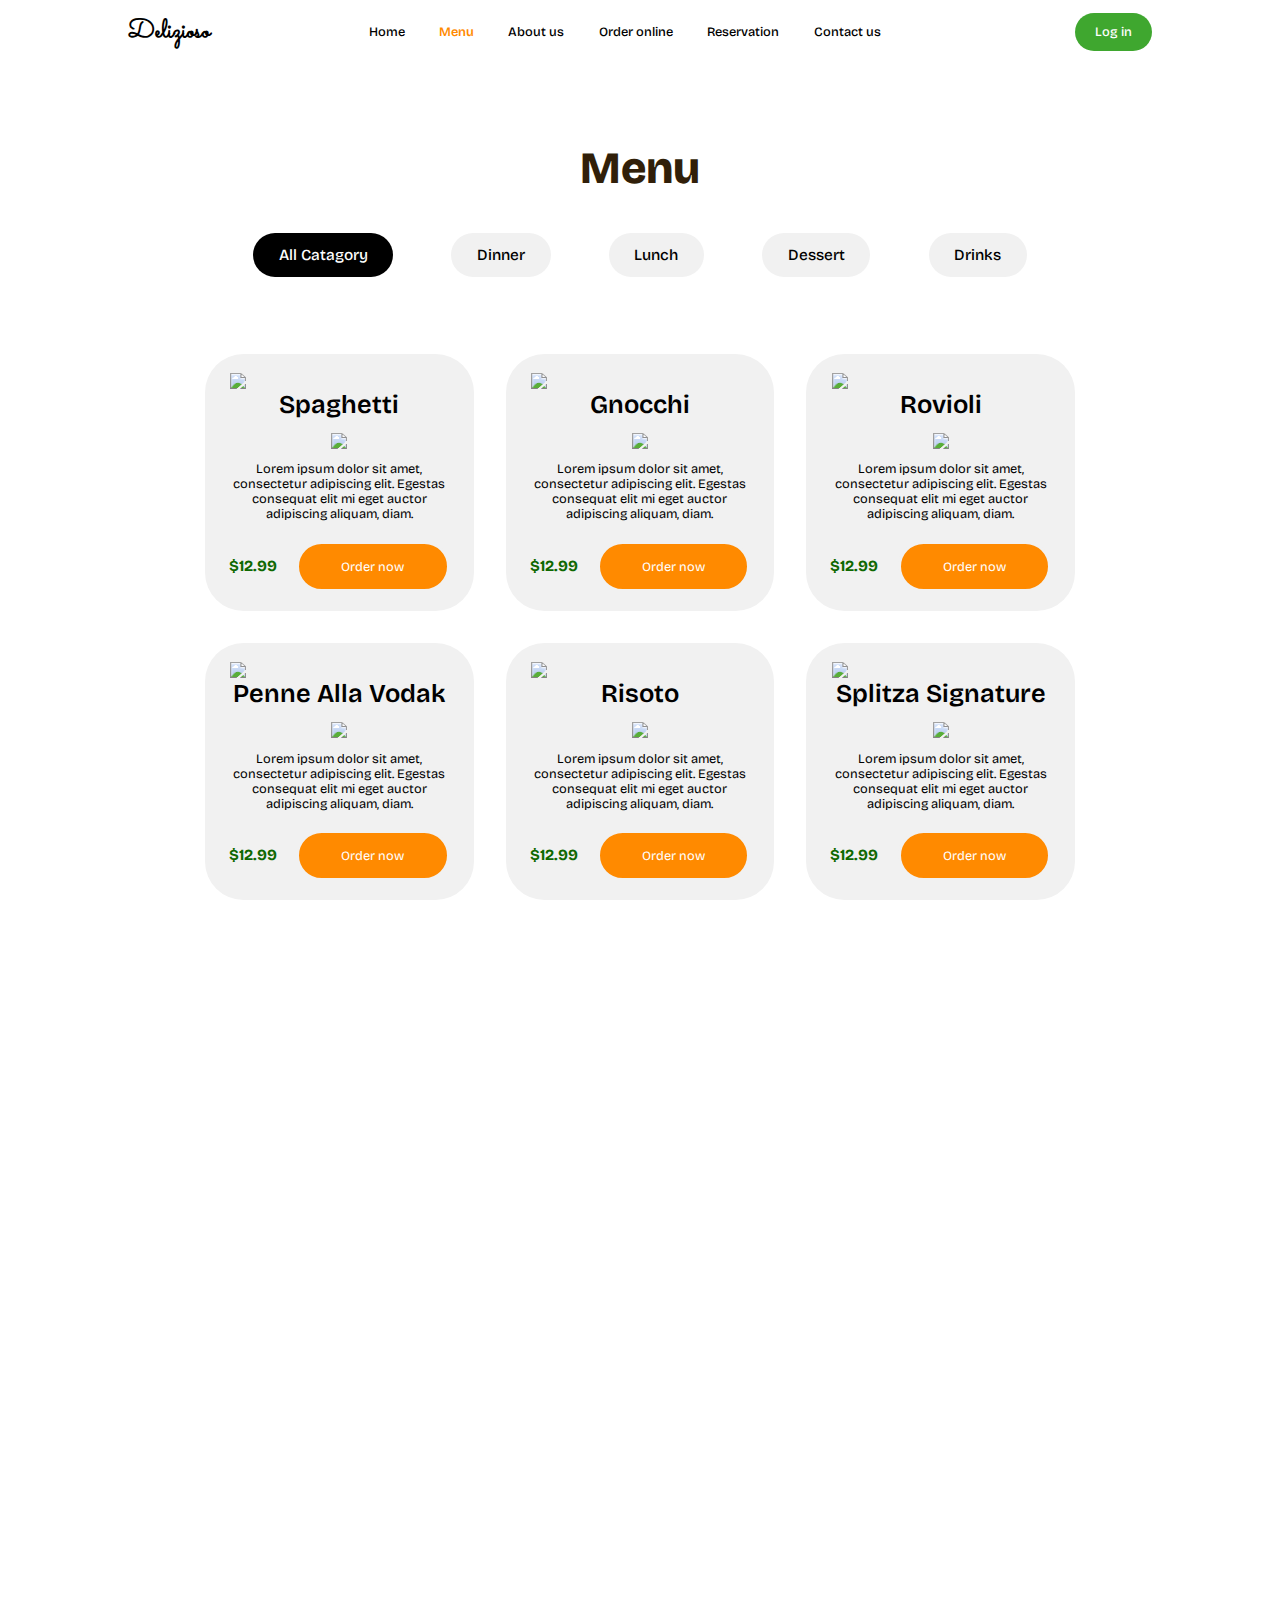
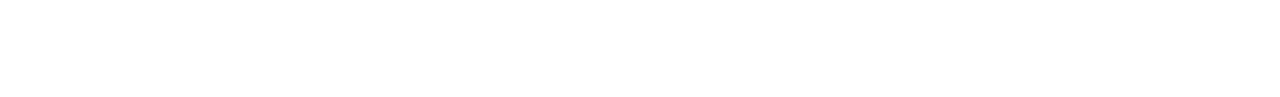
==== Assets/menu.html @ ea7f608b "0.1" ====
<!DOCTYPE html>
<html lang="en">
  <head>
    <meta charset="UTF-8" />
    <meta name="viewport" content="width=device-width, initial-scale=1.0" />
    <link
      rel="stylesheet"
      href="https://cdnjs.cloudflare.com/ajax/libs/font-awesome/6.5.1/css/all.min.css"
      integrity="sha512-DTOQO9RWCH3ppGqcWaEA1BIZOC6xxalwEsw9c2QQeAIftl+Vegovlnee1c9QX4TctnWMn13TZye+giMm8e2LwA=="
      crossorigin="anonymous"
      referrerpolicy="no-referrer"
    />
    <link
      rel="shortcut icon"
      href="./Images/Background/kisspng-italian-cuisine-pizza-naporitan-spaghetti-alla-put-top-view-spaghetti-bolognese-5add123c2c5952 1.png"
      type="image/x-icon"
    />
    <link rel="stylesheet" href="./style.css" />
    <link rel="stylesheet" href="./menu.css" />
    <link rel="stylesheet" href="./responsive.css" />
    <title>Delizioso</title>
  </head>

  <body>
    <div class="container">
        <div class="hamMenu">
            <input id="toggle" type="checkbox"></input>
            <label for="toggle" class="hamburger">
                <i class="fa-solid fa-bars icon icon0" style="color: #311f09"></i>
            </label>
            <div class="nav">
              <div class="nav-wrapper">
                <nav>
                  <a class="menu" href="#">Home</a><br>
                  <a class="menu" href="#">About</a><br>
                  <a class="menu" href="#">Order online</a><br>
                  <a class="menu" href="#">Reservation</a><br>
                  <a class="menu" href="#">Contact us</a><br>
                  <a class="loginMenu">Log in</a>
                </nav>
              </div>
            </div>
        </div>

      <div class="row">
        <div class="header">
          <a class="logo">Delizioso</a>
          <div class="group1">
            <a href="./index.html" class="section">Home</a>
            <a class="section" style="color: #FF8A00; font-weight: 600;">Menu</a>
            <a class="section">About us</a>
            <a class="section">Order online</a>
            <a class="section">Reservation</a>
            <a class="section">Contact us</a>
          </div>
          <div class="group2">
            <i
              class="fa-solid fa-cart-shopping fa-bounce icon"
              style="color: #311f09; z-index: 0;"
            ></i>
            <a class="login">Log in</a>
            <!-- <i class="fa-solid fa-bars icon icon0" style="color: #c00909"></i> -->
          </div>
        </div>
      </div>


      <div class="divMenu">
        <h1 class="title2">Menu</h1>
        <div class="tagSection">
          <a class="menuButton hover" href="">All Catagory</a>
          <a class="menuButton" href="">Dinner</a>
          <a class="menuButton" href="">Lunch</a>
          <a class="menuButton" href="">Dessert</a>
          <a class="menuButton" href="">Drinks</a>
        </div>

        <div class="divProduct">
          <div class="divMenuProduct">
            <img class="img2" src="./Images/Menu/Mask Group.png" />
            <p class="title3">Spaghetti</p>
            <img class="icon1" src="./Icons/Stars.svg" />
            <p class="text2">
              Lorem ipsum dolor sit amet, consectetur adipiscing elit. Egestas
              consequat elit mi eget auctor adipiscing aliquam, diam.
            </p>
            <div class="divOrder">
              <p class="text3">$12.99</p>
              <button class="button resButton" type="button">Order now</button>
            </div>
          </div>
          <div class="divMenuProduct">
            <img class="img2" src="./Images/Menu/Mask Group-1.png" />
            <p class="title3">Gnocchi</p>
            <img class="icon1" src="./Icons/Stars.svg" />
            <p class="text2">
              Lorem ipsum dolor sit amet, consectetur adipiscing elit. Egestas
              consequat elit mi eget auctor adipiscing aliquam, diam.
            </p>
            <div class="divOrder">
              <p class="text3">$12.99</p>
              <button class="button resButton" type="button">Order now</button>
            </div>
          </div>
          <div class="divMenuProduct">
            <img class="img2" src="./Images/Menu/Mask Group-2.png" />
            <p class="title3">Rovioli</p>
            <img class="icon1" src="./Icons/Stars.svg" />
            <p class="text2">
              Lorem ipsum dolor sit amet, consectetur adipiscing elit. Egestas
              consequat elit mi eget auctor adipiscing aliquam, diam.
            </p>
            <div class="divOrder">
              <p class="text3">$12.99</p>
              <button class="button resButton" type="button">Order now</button>
            </div>
          </div>
          <div class="divMenuProduct">
            <img class="img2" src="./Images/Menu/Mask Group-3.png" />
            <p class="title3">Penne Alla Vodak</p>
            <img class="icon1" src="./Icons/Stars.svg" />
            <p class="text2">
              Lorem ipsum dolor sit amet, consectetur adipiscing elit. Egestas
              consequat elit mi eget auctor adipiscing aliquam, diam.
            </p>
            <div class="divOrder">
              <p class="text3">$12.99</p>
              <button class="button resButton" type="button">Order now</button>
            </div>
          </div>
          <div class="divMenuProduct">
            <img class="img2" src="./Images/Menu/Mask Group-4.png" />
            <p class="title3">Risoto</p>
            <img class="icon1" src="./Icons/Stars.svg" />
            <p class="text2">
              Lorem ipsum dolor sit amet, consectetur adipiscing elit. Egestas
              consequat elit mi eget auctor adipiscing aliquam, diam.
            </p>
            <div class="divOrder">
              <p class="text3">$12.99</p>
              <button class="button resButton" type="button">Order now</button>
            </div>
          </div>
          <div class="divMenuProduct">
            <img class="img2" src="./Images/Menu/Mask Group-5.png" />
            <p class="title3">Splitza Signature</p>
            <img class="icon1" src="./Icons/Stars.svg" />
            <p class="text2">
              Lorem ipsum dolor sit amet, consectetur adipiscing elit. Egestas
              consequat elit mi eget auctor adipiscing aliquam, diam.
            </p>
            <div class="divOrder">
              <p class="text3">$12.99</p>
              <button class="button resButton" type="button">Order now</button>
            </div>
          </div>
        </div>
      </div>

     

      <!--  -->
      <div class="divFooter">
        <div class="footerSection">
          <a class="logo footer1">Delizioso</a>
          <p class="text10">
            Viverra gravida morbi egestas facilisis tortor netus non duis
            tempor.
          </p>
          <div class="divSocial">
            <i
              class="fa-brands fa-square-x-twitter icon2"
              style="color: #ffffff"
            ></i>
            <i
              class="fa-brands fa-square-instagram icon2"
              style="color: #ffffff"
            ></i>
            <i
              class="fa-brands fa-square-facebook icon2"
              style="color: #ffffff"
            ></i>
          </div>
        </div>
        <div class="footerSection">
          <p class="section section1 section2">Page</p>
          <a class="section section1">Home</a>
          <a class="section section1">Menu</a>
          <a class="section section1">Order online</a>
          <a class="section section1">Catering</a>
          <a class="section section1">Reservation</a>
        </div>
        <div class="footerSection">
          <p class="section section1 section2">Information</p>
          <a class="section section1">About us</a>
          <a class="section section1">Testimonial</a>
          <a class="section section1">Event</a>
        </div>
        <div class="footerSection">
          <p class="section section1 section2">Get in touch</p>
          <a class="section section1"
            >3247 Johnson Ave, Bronx, NY 10463, Amerika Serikat</a
          >
          <a class="section section1">info@delizioso.com</a>
          <a class="section section1">+1 234 567 901</a>
        </div>
      </div>
      <img class="footer2" src="./Images/Background/Group 34.svg" />
    </div>
  </body>
</html>
---- Assets/style.css ----
@import url('https://fonts.googleapis.com/css2?family=Bricolage+Grotesque:opsz,wght@12..96,200..800&display=swap');
@import url('https://fonts.googleapis.com/css2?family=Sacramento&display=swap');

* {
    margin: 0;
    padding: 0;
    box-sizing: border-box;
    font-family: "Bricolage Grotesque", sans-serif;
}

body,
html {
    width: 100%;
    height: 100%;
    overflow-x: hidden;
}

::-webkit-scrollbar {
    width: 0.5vw;
}

::-webkit-scrollbar-track {
    background: #ffffff;
}

::-webkit-scrollbar-thumb {
    background-color: #3FA72F;
}

.container {
    height: fit-content;
    width: 100%;
}

.row {
    height: fit-content;
    padding: 1vw 10vw;
}

.logo {
    font-size: 2vw;
    font-weight: 600;
    font-family: "Sacramento", cursive;
    cursor: pointer;
}

.header {
    display: flex;
    align-items: center;
    justify-content: space-between;
}

.group1 {
    display: flex;
    align-items: center;
    justify-content: space-between;
    width: 50%;
}

.group2 {
    display: flex;
    align-items: center;
    justify-content: space-between;
    width: 11%;
}

.login {
    display: flex;
    align-items: center;
    justify-content: center;
    background-color: #3FA72F;
    color: white;
    font-weight: 500;
    height: 3vw;
    width: 6vw;
    cursor: pointer;
    transition: all 0.5s;
    font-size: 1vw;
    border-radius: 100px;
}

.section {
    color: #000000;
    text-decoration: none;
}

.icon {
    font-size: 1.3vw;
    cursor: pointer;
}

.section {
    font-size: 16px;
    font-weight: 500;
    cursor: pointer;
    font-size: 1vw;
}

.section:hover {
    color: #FF8A00;
    font-weight: 600;
}


.login:hover {
    background-color: #000000;
}

.background {
    display: flex;
    height: fit-content;
    margin-top: 4vw;
}


.divSection1 {
    width: 45%;
}

.divSection2 {
    width: 55%;
    display: flex;
    align-items: flex-end;
    height: 41vw;
}

.divSection2 img {
    width: 100%;
}

.tag {
    background-color: #ffe8cc;
    width: 8vw;
    height: 3vw;
    display: flex;
    justify-content: center;
    align-items: center;
    border-radius: 100px;
    color: #FF8A00;
    font-size: 1vw;
}

.title {
    margin-top: 1vw;
    font-size: 5vw;
    line-height: 5vw;
    width: 17vw;
    margin-bottom: 1vw;
    color: #311F09;
}

.text {
    font-size: 1.2vw;
    width: 30vw;
    margin-bottom: 2vw;
    color: #311F09;
}

.img {
    right: 0;
    top: 0;
    width: 42vw !important;
}

.button,
.button1 {
    height: 4vw;
    width: 12vw;
    border: none;
    border-radius: 100px;
    color: white;
    font-weight: 400;
    font-size: 1vw
}

.button {
    background-color: #FF8A00;
}

.button1 {
    background-color: #3FA72F;
}

.button:hover,
.button1:hover {
    background-color: #000000;
    transition: all 0.5s;
}

.div-button {
    display: flex;
    gap: 1.5vw;
}

.rowWelcome {
    background-color: #ecfaf1;
    width: 100%;
    height: 36vw;
}

.img1 {
    width: 35vw;
}

.divWelcome {
    display: flex;
    gap: 5vw;
}

.title1 {
    font-size: 3vw;
    color: #311F09;
    width: 25vw;
}

.text1 {
    color: #311F09;
    font-size: 1.2vw;
    width: 25vw;
}

.divWelcomeText {
    display: flex;
    flex-direction: column;
    justify-content: space-around;
    height: 34vw;
}

.divtextwelcome {
    display: flex;
    flex-direction: column;
    justify-content: space-between;
    height: 17vw;
}

.divMenu {
    display: flex;
    flex-direction: column;
    align-items: center;
    width: 100%;
}

.tagSection {
    margin-top: 3vw;
    display: flex;
    width: 65%;
    justify-content: space-around;
    margin-bottom: 6vw;
}

.menuButton {
    background-color: #f1f1f1;
    text-decoration: none;
    color: black;
    font-size: 1.2vw;
    font-weight: 500;
    padding: 1vw 2vw;
    border-radius: 100px;
}

.menuButton:hover {
    background-color: #000000;
    color: white;
    transition: all 0.5s;
}

.title2 {
    font-size: 3.5vw;
    color: #311F09;
    margin-top: 6vw;
    font-weight: 800;
}

.divMenuProduct {
    display: flex;
    flex-direction: column;
    align-items: center;
    background-color: #f1f1f1;
    border-radius: 3vw;
    width: fit-content;
    padding: 1.5vw;
}

.img2 {
    width: 17vw;
}

.icon1 {
    margin-bottom: 1vw;
}

.title3 {
    font-size: 2vw;
    font-weight: 600;
    margin-bottom: 1vw;
}

.text2 {
    text-align: center;
    margin-bottom: 1.5vw;
    width: 18vw;
    font-size: 1vw;
}

.divOrder {
    display: flex;
    align-items: center;
    gap: 1.5vw;
}

.text3 {
    font-size: 1.2vw;
    font-weight: 700;
    color: #0e6800;
}

.divProduct {
    display: flex;
    gap: 2.5vw;
    flex-wrap: wrap;
    justify-content: center;
    padding-inline: 6vw;
}

.hover {
    background-color: #000000;
    color: white;
}

.divTable {
    display: flex;
    align-items: center;
    margin-top: 6vw;
}

.img3 {
    width: 45vw;
}

.title4 {
    font-size: 3vw;
    margin-bottom: 1vw;
    color: #311F09;
}

.text4 {
    font-size: 1vw;
    width: 25vw;
    margin-bottom: 3vw;
}

.divTableText {
    margin-left: 6vw;
}

.divMenuProduct:hover {
    background-color: #FF8A00;
    transition: all 0.5s;
    color: white;
}

.resButton {
    border: solid 3px #f1f1f1;
}

.resButton:hover {
    border: solid 3px #0e6800;
    background-color: #0e6800;
}

/*  */

.divChefs {
    width: 100%;
    display: flex;
    flex-direction: column;
    align-items: center;
}

.chefs {
    display: flex;
    gap: 2vw;
    margin-top: 5vw;
}

.text5 {
    margin-top: 1vw;
    font-size: 1.5vw;
    font-weight: 600;
}

.text6 {
    margin-top: 0.5vw;
    font-size: 1.2vw;
    font-weight: 600;
    color: #0e6800;
}

.divCheafSection {
    display: flex;
    flex-direction: column;
    align-items: center;
}

.img4 {
    width: 20vw;
    height: fit-content;
}

.resButton2 {
    margin-top: 4vw;
}

.divCostumer {
    background-image: url(../Assets/Images/Background/Ourcustomerssay.png);
    background-size: cover;
    width: 100%;
    height: 95vw;
}

.divCostumerSays {
    margin-top: 6vw;
    text-align: center;
}

.costumerText {
    height: 60vw;
    display: flex;
    flex-direction: column;
    justify-content: space-between;
}

.divUser{

    display: flex;
    flex-direction: column;
}
.divCostumer{
    display: flex;
    flex-direction: column;
}

.seconddiv{
    display: flex;
    justify-content: center;
}

.text7 {
    margin-top: 1.5vw;
    font-size: 2vw;
    font-weight: 600;
    
}

.text8 {
    margin-top: 0.5vw;
    font-size: 1.2vw;
    font-weight: 600;
    margin-bottom: 10vw;
} 

.text4 {
    margin-top: 0.5vw;
    font-size: 1.2vw;
    font-weight: 500; 

}

.divUser {
    height: 30%;
    display: flex;
    flex-direction: column;
    justify-content: space-between;
}

/*  */

.divTimeImg {
    background-image: url(../Assets/Images/Background/Group61.png);
    background-size: cover;
    width: 100%;
    height: 41vw;
    display: flex;
    flex-direction: column;
    align-items: center;
   
}

.divTime {
    margin: 5vw 0vw;
    width: 100%;
    padding-inline: 10vw;
}

.title5 {
    color: white;
    margin: 0;
}

.text9 {
    color: white;
    font-size: 1vw;
}

.title6 {
    color: white;
    font-size: 2vw;
}

.divTimeText{
    display: flex;
    flex-direction: column;
    justify-content: space-between;
    align-items: center;
    width: 100%;
    height: 100%;
    padding: 5vw;
}

/*  */

.divFooter {
    background-color: #311F09;
    display: flex;
    width: 100%;
    height: 30vw;
justify-content: center;
align-items: center;
    padding-inline: 4vw;
}

.footer1 {
    color: white;
    font-weight: 400;
    font-size: 2.5vw;
}

.text10 {
    color: white;
    font-weight: 300;
    font-size: 1.2vw;
    width: 15vw;
}

.footerSection {
    display: flex;
    flex-direction: column;
    justify-content: top;
    gap: 2vw;
    width: 100%;
    height: 50%;
}

.icon2 {
font-size: 3vw;
}

.divSocial {
    display: flex;
gap: 2vw;
    width: fit-content;
}

.section1 {
    color: white;
    font-weight: 300;
    font-size: 1.2vw;
}

.section2 {
    color: #FF8A00;
    font-size: 1.3vw;
    font-weight: 500;
}

.footer2 {
    width: 100%;
    user-select: none;
    -webkit-user-select: none;
    -khtml-user-select: none;
    -moz-user-select: none;
    -o-user-select: none;
}

/*  */

/* .hamMenu {
    position: absolute;
    display: flex;
    flex-direction: column;
    align-items: center;
    text-align: center;
    width: 70%;
    height: 70vw;
    justify-content: space-between;
    background-color: white;
    border-bottom: 3px solid rgb(162, 161, 161);
    box-shadow: 0px 5px 5px rgb(222, 222, 222);
    padding: 1vw 10vw;
    z-index: 2;
}
.active{
    background-color: red;
    display: none;
}
.divSectionMenu {
    height: 100%;
    padding: 4vw 0vw;
    width: fit-content;
    display: flex;
    flex-direction: column;
    justify-content: space-between;
}



.icon3 {
    font-size: 4vw !important;
    margin-top: 2vw;
} */

/*  */
.hamMenu{
    position: relative;
}
  
  #toggle {
    display: none;
  }
  
  .hamburger {
    position: absolute;
    top: 6.2vw;
    right: 10.5vw;
    width: fit-content;
    z-index: 5;
  }
  
  .hamburger div {
    position: relative;
    width: 3vw;
    height: 0.1vw;
    border-radius: 3px;
    background-color: #311F09;
    margin-top: 1vw;
    transition: all 0.3s ease-in-out;
  }
  
  .nav {
    position: fixed;
    width: 100%;
    height: 66vw;
    background-color: #ffffff;
    border-bottom: 3px solid rgb(162, 161, 161);
    top: -100%; left: 0; right: 0; bottom: 0;
    overflow: hidden;
    transition: all 0.3s ease-in-out;
    transform: scale(0);
  }

  nav {
    text-align: left;
    margin-left: 25%;
  }
  nav a {
    position: relative;
    text-decoration: none;
    font-size: 3vw;
    display: inline-block;
    margin-top: 4vw;
    transition: color 0.2s ease-in-out;
  }

  .menu {
    font-size: 4vw;
    color: #000000;
    font-weight: 600;
}

  .loginMenu {
    display: flex;
    align-items: center;
    justify-content: center;
    background-color: #3FA72F;
    color: white;
    font-weight: 500;
    height: 8vw;
    width: 30vw;
    cursor: pointer;
    transition: all 0.5s;
    border-radius: 100px;
    white-space: nowrap;
}

.loginMenu:hover {
    background-color: #000000;
}

.menu:hover {
    font-size: 4vw;
    color: #FF8A00;
    text-decoration: underline #FF8A00;
    font-weight: 600;
}
/*  */
  
  #toggle:checked + .hamburger .top-bun {
    transform: rotate(-45deg);
    margin-top: 25px;
  }
  #toggle:checked + .hamburger .bottom-bun {
    opacity: 0;
    transform: rotate(45deg);
  }
  #toggle:checked + .hamburger .meat {
    transform: rotate(45deg);
    margin-top: -7px;
  }
  
  #toggle:checked + .hamburger + .nav {
    top: 0;
    transform: scale(1);
  }
---- Assets/menu.css ----
.divFooter {
    margin-top: 8vw;
}
---- Assets/responsive.css ----
@media screen and (max-width: 767px) {
    .group1 {
        display: none;
    }

    .login {
        display: none;
    }

    .group2 {
        width: 20%;
    }

    .icon {
        font-size: 5vw;
        cursor: pointer;
    }

    .row {
        height: fit-content;
        padding: 1vw 10vw;
    }

    .header {
        height: fit-content;
        padding-top: 3vw;
    }

    .logo {
        font-size: 8vw;
        font-weight: 600;
        font-family: "Sacramento", cursive;
        cursor: pointer;
    }

    .background {
        display: flex;
        flex-direction: column;
    }

    .tag {
        width: 20vw;
        height: 6vw;
        font-size: 3vw;
        margin-bottom: 2vw;
    }

    .title {
        margin-top: 4vw;
        font-size: 12vw;
        line-height: 12vw;
        width: 17vw;
        margin-bottom: 4vw;
    }

    .text {
        font-size: 5vw;
        width: 70vw;
        margin-bottom: 4vw;
    }

    .button,
    .button1 {
        height: 12vw;
        width: 70vw;
        padding-inline: 8vw;
        font-weight: 400;
        font-size: 4vw;
        white-space: nowrap;
    }

    .img {
        margin-top: 2vw;
        width: 75vw !important;
    }

    .divSection2 {
        width: fit-content;
        height: fit-content;
    }

    .div-button {
        gap: 3vw;
    }

    .divMenuProduct{
        width: 41vw;
        }

      /*  */
    
.rowWelcome {
    height: 110vw;
}

.img1 {
    width: 50vw;
    margin-top: -10vw;
}

.divWelcome {
    display: flex;
    flex-direction: column;
    gap: 5vw;
}

.title1 {
    font-size: 6vw;
    width: 40vw;
    margin-bottom: 2vw;
}

.text1 {
    font-size: 3vw;
    width: 70vw;
    margin-bottom: 2vw;
}

.divWelcomeText {
    display: flex;
    flex-direction: column;
    justify-content: space-around;
    height: 65vw;
    order: 1;
}

.imgDiv {
    order: 2;
}

.divtextwelcome {
    display: flex;
    flex-direction: column;
    justify-content: space-between;
    height: 17vw;
}

.button2 {
    margin-top: 5vw;
    width: 50vw;
}

/*  */

.resButton {
    height: 6vw;
    width: 30vw;
    display: flex;
    align-items: center;
    justify-content: center;
    font-size: 2.5vw;
}

.text3 {
    font-size: 2vw;
}

.divMenuProduct {
    padding: 3vw;
}

.divOrder {
    display: flex;
    flex-direction: column;
    justify-content: center;
}

.divProduct {
    display: flex;
    width: 100% ;
    gap: 3vw;
    flex-wrap: wrap;
    justify-content: center;
}

.tagSection {
    width: 90%;
    display: flex;
    white-space: nowrap;
    gap: 2vw;
}

.menuButton {
    font-size: 3vw;
    padding: 3vw 3vw;
}

.title2 {
    font-size: 6vw;
    margin-top: 7w;
    margin-bottom: 4vw;
}

.title3 {
    font-size: 4vw;
}

.text2 {
    font-size: 2.5vw;
    width: 30vw;
}

.icon1 {
    height: 3.5vw;
}

/*  */

.divTable {
    display: flex;
    flex-direction: column;
    align-items: start;
    margin-top: 10vw;
}

.img3 {
    order: 2;
    height: 70vw;
    width: fit-content;
    margin-top: 6vw;
}

.img2 {
    height: 30vw;
    width: fit-content;
}

.title4 {
    font-size: 7vw;
    margin-bottom: 2vw;
}

.text4 {
    font-size: 3vw;
    width: 60vw;
    margin-bottom: 3vw;
}

.text3 {
    font-size: 3vw;
}

.resButton1 {
    width: 40vw;
    font-size: 3vw;
}

/*  */

.divChefs {
    width: 100%;
    display: flex;
    flex-direction: column;
    align-items: center;
}

.chefs {
    display: flex;
    gap: 2vw;
    margin-top: 5vw;
    justify-content: center;
    width: 100%;
}

.text5 {
    margin-top: 1vw;
    font-size: 2.5vw;
    font-weight: 600;
}

.text6 {
    margin-top: 0.5vw;
    font-size: 2vw;
    font-weight: 600;
    color: #0e6800;
}

.divCheafSection{
    display: flex;
    flex-direction: column;
    align-items: center;
}

.img4 {
    width: 30vw;
    height: fit-content;
}

.resButton2 {
    margin-top: 4vw;
}

/*  */

.text7 {
    margin-top: 2vw;
    font-size: 4vw;
    font-weight: 600;
}

.text8 {
    margin-top: 0.5vw;
    font-size: 3vw;
    font-weight: 600;
    margin-bottom: 6vw;
} 

.text4 {
    margin-top: 0.5vw;
    font-size: 3vw;
    width: 40vw;
    font-weight: 500; 
}

/*  */

.divTimeImg {
    width: 100%;
    height: 48vw;
    display: flex;
    flex-direction: column;
    align-items: center;
   
}

.divTime {
    margin-top: 5vw;
    width: 100%;
    padding-inline: 3vw;
}

.title5 {
    color: white;
    margin: 0;
}

.text9 {
    color: white;
    font-size: 2.5vw;
}

.title6 {
    color: white;
    font-size: 4vw;
}

.divTimeText{
    display: flex;
    flex-direction: column;
    justify-content: space-between;
    align-items: center;
    width: 100%;
    height: 100%;
    padding: 5vw;
}

.resButton3 {
    height: 5vw;
    width: 40vw;
    font-size: 3vw;
}

.resText4 {
    font-size: 2.2vw;
}

/*  */

.divFooter {
    background-color: #311F09;
    display: flex;
    flex-direction: column;
    width: 100%;
    height: 150vw;
justify-content: center;
align-items: center;
    padding: 4vw;
    gap: 4.5vw;
}

.footer1 {
    color: white;
    font-weight: 400;
    font-size: 6vw;
}

.text10 {
    color: white;
    font-weight: 300;
    font-size: 3vw;
    width: 55vw;
}

.footerSection {
    display: flex;
    flex-direction: column;
    justify-content: top;
    width: 100%;
    height: 100%;
}

.icon2 {
font-size: 5vw;
}

.divSocial {
    display: flex;
gap: 2vw;
    width: fit-content;
}

.section1 {
    color: white;
    font-weight: 300;
    font-size: 4vw;
}

.section2 {
    color: #FF8A00;
    font-size: 3.2vw;
    font-weight: 500;
}

/*  */

.hamburger {
    position: absolute;
    top: 7vw;
    right: 10.5vw;
    width: fit-content;
    z-index: 5;
  }
  
  .hamburger div {
    position: relative;
    width: 3vw;
    height: 0.1vw;
    border-radius: 3px;
    background-color: #311F09;
    margin-top: 1vw;
    transition: all 0.3s ease-in-out;
  }
  
  .nav {
    position: fixed;
    width: 100%;
    height: 100vw;
    background-color: #ffffff;
    border-bottom: 3px solid rgb(162, 161, 161);
    top: -100%; left: 0; right: 0; bottom: 0;
    overflow: hidden;
    transition: all 0.3s ease-in-out;
    transform: scale(0);
  }

  nav {
    text-align: left;
    margin-left: 25%;
  }
  nav a {
    position: relative;
    text-decoration: none;
    font-size: 6vw;
    display: inline-block;
    margin-top: 4vw;
    transition: color 0.2s ease-in-out;
  }

  .menu {
    font-size: 9vw;
    color: #000000;
    font-weight: 600;
}

  .loginMenu {
    display: flex;
    align-items: center;
    justify-content: center;
    background-color: #3FA72F;
    color: white;
    font-weight: 500;
    height: 12vw;
    width: 40vw;
    cursor: pointer;
    transition: all 0.5s;
    border-radius: 100px;
    white-space: nowrap;
}

.loginMenu:hover {
    background-color: #000000;
}

.menu:hover {
    font-size: 4vw;
    color: #FF8A00;
    text-decoration: underline #FF8A00;
    font-weight: 600;
}
}

@media screen and (min-width: 767px) and (max-width: 1024px) {
    .group1 {
        display: none;
    }

    .login {
        display: none;
    }

    .group2 {
        width: 13%;
    }

    .icon {
        font-size: 3vw;
        cursor: pointer;
    }

    .row {
        height: fit-content;
        padding: 1vw 10vw;
    }

    .header {
        height: fit-content;
        padding-top: 3vw;
    }

    .logo {
        font-size: 5vw;
        font-weight: 600;
        font-family: "Sacramento", cursive;
        cursor: pointer;
    }

    .background {
        display: flex;
        flex-direction: column;
    }

    .tag {
        width: 20vw;
        height: 6vw;
        font-size: 3vw;
        margin-bottom: 2vw;
    }

    .title {
        margin-top: 2vw;
        font-size: 10vw;
        line-height: 9vw;
        width: 17vw;
        margin-bottom: 2vw;
    }

    .text {
        font-size: 3vw;
        width: 52vw;
        margin-bottom: 4vw;
    }

    .button,
    .button1 {
        height: 8vw;
        width: 22vw;
        font-weight: 400;
        font-size: 2vw
    }

    .img {
        margin-top: 2vw;
        width: 50vw !important;
    }

    .divSection2 {
        width: fit-content;
        height: fit-content;
    }

    /*  */
    
.rowWelcome {
    height: 105vw;
}

.img1 {
    width: 50vw;
    margin-top: -16vw;
}

.divWelcome {
    display: flex;
    flex-direction: column;
    gap: 5vw;
}

.title1 {
    font-size: 6vw;
    width: 40vw;
    margin-bottom: 2vw;
}

.text1 {
    font-size: 3vw;
    width: 70vw;
    margin-bottom: 2vw;
}

.divWelcomeText {
    display: flex;
    flex-direction: column;
    justify-content: space-around;
    height: 65vw;
    order: 1;
}

.imgDiv {
    order: 2;
}

.divtextwelcome {
    display: flex;
    flex-direction: column;
    justify-content: space-between;
    height: 17vw;
}

/*  */

.resButton {
    height: 5vw;
}

.text3 {
    font-size: 2vw;
}

.divMenuProduct {
    padding: 3vw;
}

.divOrder {
    display: flex;
    flex-direction: column;
    justify-content: center;
}

.divProduct {
    display: flex;
    gap: 3vw;
    flex-wrap: wrap;
    justify-content: center;
    padding-inline: 4.5vw;
}

.tagSection {
    width: 80%;
}

.menuButton {
    font-size: 2vw;
    padding: 2vw 3vw;
}

.title2 {
    font-size: 5vw;
    margin-top: 7w;
    margin-bottom: 4vw;
}

/*  */

.divTable {
    display: flex;
    flex-direction: column;
    align-items: start;
    margin-top: 10vw;
}

.img3 {
    order: 2;
    height: 60vw;
    width: fit-content;
    margin-top: 6vw;
}

.title4 {
    font-size: 5vw;
    margin-bottom: 2vw;
}

.text4 {
    font-size: 3vw;
    width: 60vw;
    margin-bottom: 3vw;
}

/*  */

.divChefs {
    width: 100%;
    display: flex;
    flex-direction: column;
    align-items: center;
}

.chefs {
    display: flex;
    gap: 2vw;
    margin-top: 5vw;
    justify-content: center;
    width: 100%;
}

.text5 {
    margin-top: 1vw;
    font-size: 2.5vw;
    font-weight: 600;
}

.text6 {
    margin-top: 0.5vw;
    font-size: 2vw;
    font-weight: 600;
    color: #0e6800;
}

.divCheafSection{
    display: flex;
    flex-direction: column;
    align-items: center;
}

.img4 {
    width: 30vw;
    height: fit-content;
}

.resButton2 {
    margin-top: 4vw;
}

/*  */

.text7 {
    margin-top: 2vw;
    font-size: 2vw;
    font-weight: 600;
}

.text8 {
    margin-top: 0.5vw;
    font-size: 1.5vw;
    font-weight: 600;
    margin-bottom: 8vw;
} 

.text4 {
    margin-top: 0.5vw;
    font-size: 2vw;
    width: 34vw;
    font-weight: 500; 
}

/*  */

.divTimeImg {
    width: 100%;
    height: 48vw;
    display: flex;
    flex-direction: column;
    align-items: center;
   
}

.divTime {
    margin-top: 5vw;
    width: 100%;
    padding-inline: 3vw;
}

.title5 {
    color: white;
    margin: 0;
}

.text9 {
    color: white;
    font-size: 2vw;
}

.title6 {
    color: white;
    font-size: 4vw;
}

.divTimeText{
    display: flex;
    flex-direction: column;
    justify-content: space-between;
    align-items: center;
    width: 100%;
    height: 100%;
    padding: 5vw;
}

.resButton3 {
    height: 5vw;
}

/*  */

.divFooter {
    background-color: #311F09;
    display: flex;
    flex-direction: column;
    width: 100%;
    height: 120vw;
justify-content: center;
align-items: center;
    padding: 4vw;
    gap: 4.5vw;
}

.footer1 {
    color: white;
    font-weight: 400;
    font-size: 6vw;
}

.text10 {
    color: white;
    font-weight: 300;
    font-size: 3vw;
    width: 55vw;
}

.footerSection {
    display: flex;
    flex-direction: column;
    justify-content: top;
    width: 100%;
    height: 100%;
}

.icon2 {
font-size: 5vw;
}

.divSocial {
    display: flex;
gap: 2vw;
    width: fit-content;
}

.section1 {
    color: white;
    font-weight: 300;
    font-size: 3vw;
}

.section2 {
    color: #FF8A00;
    font-size: 3.2vw;
    font-weight: 500;
}

}

@media screen and (min-width: 1024px) {
    .icon0 {
        display: none;
    }

    .hamMenu {
        display: none;
    }
}
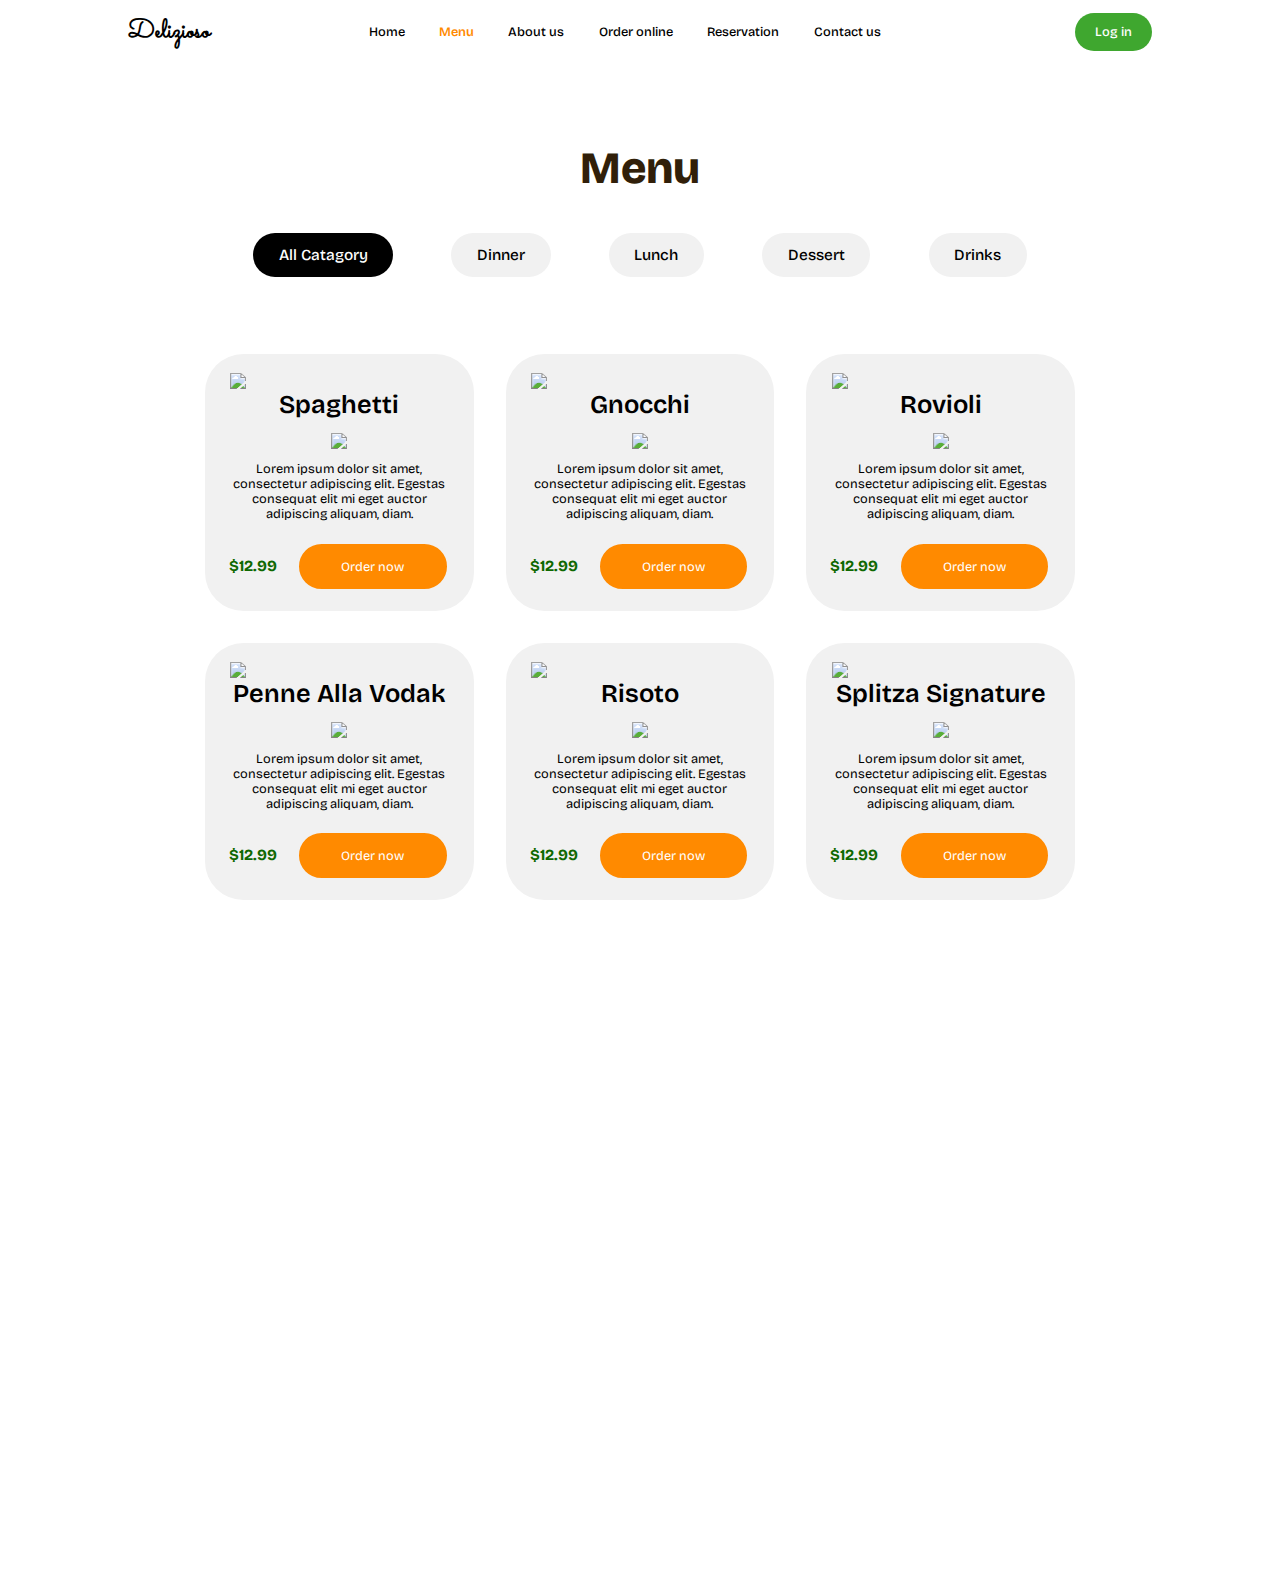
==== commit 57c47348: "0.1" ====
--- a/Assets/menu.html
+++ b/Assets/menu.html
@@ -16,7 +16,7 @@
       type="image/x-icon"
     />
     <link rel="stylesheet" href="./style.css" />
-    <link rel="stylesheet" href="./menu.css" />
+    <link rel="stylesheet" href="./aboutus.html" />
     <link rel="stylesheet" href="./responsive.css" />
     <title>Delizioso</title>
   </head>
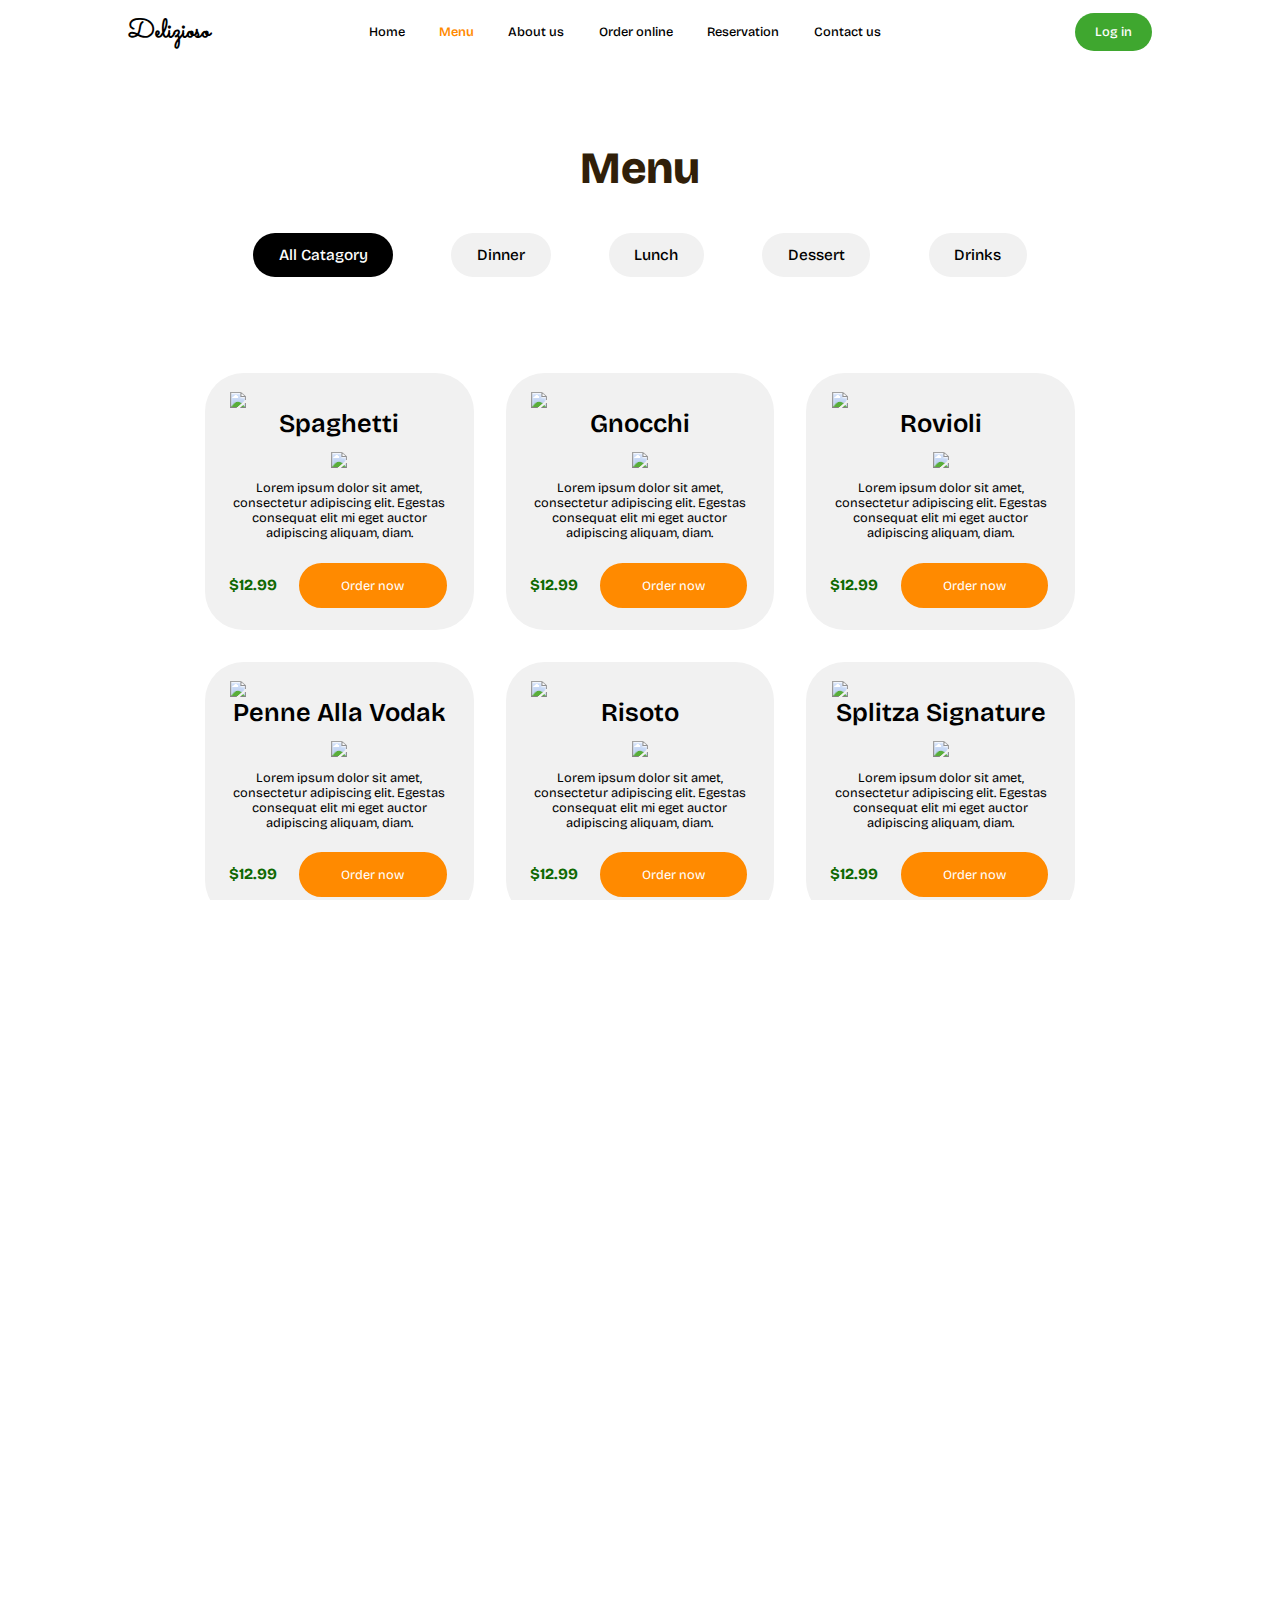
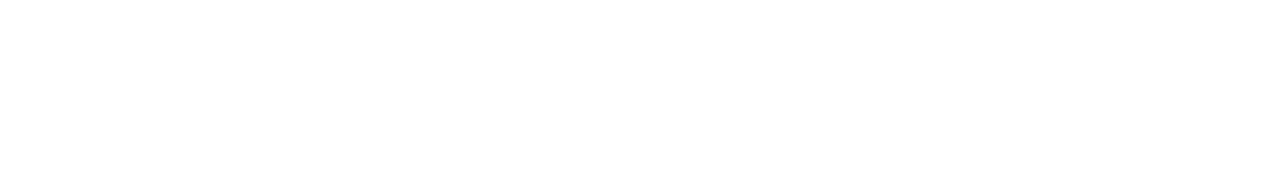
==== commit 39c3172a: "0.1" ====
--- a/Assets/menu.html
+++ b/Assets/menu.html
@@ -1,81 +1,162 @@
 <!DOCTYPE html>
 <html lang="en">
-  <head>
-    <meta charset="UTF-8" />
-    <meta name="viewport" content="width=device-width, initial-scale=1.0" />
-    <link
-      rel="stylesheet"
-      href="https://cdnjs.cloudflare.com/ajax/libs/font-awesome/6.5.1/css/all.min.css"
-      integrity="sha512-DTOQO9RWCH3ppGqcWaEA1BIZOC6xxalwEsw9c2QQeAIftl+Vegovlnee1c9QX4TctnWMn13TZye+giMm8e2LwA=="
-      crossorigin="anonymous"
-      referrerpolicy="no-referrer"
-    />
-    <link
-      rel="shortcut icon"
-      href="./Images/Background/kisspng-italian-cuisine-pizza-naporitan-spaghetti-alla-put-top-view-spaghetti-bolognese-5add123c2c5952 1.png"
-      type="image/x-icon"
-    />
-    <link rel="stylesheet" href="./style.css" />
-    <link rel="stylesheet" href="./aboutus.html" />
-    <link rel="stylesheet" href="./responsive.css" />
-    <title>Delizioso</title>
-  </head>
-
-  <body>
-    <div class="container">
-        <div class="hamMenu">
-            <input id="toggle" type="checkbox"></input>
-            <label for="toggle" class="hamburger">
-                <i class="fa-solid fa-bars icon icon0" style="color: #311f09"></i>
-            </label>
-            <div class="nav">
-              <div class="nav-wrapper">
-                <nav>
-                  <a class="menu" href="#">Home</a><br>
-                  <a class="menu" href="#">About</a><br>
-                  <a class="menu" href="#">Order online</a><br>
-                  <a class="menu" href="#">Reservation</a><br>
-                  <a class="menu" href="#">Contact us</a><br>
-                  <a class="loginMenu">Log in</a>
-                </nav>
-              </div>
-            </div>
-        </div>
-
-      <div class="row">
-        <div class="header">
-          <a class="logo">Delizioso</a>
-          <div class="group1">
-            <a href="./index.html" class="section">Home</a>
-            <a class="section" style="color: #FF8A00; font-weight: 600;">Menu</a>
-            <a class="section">About us</a>
-            <a class="section">Order online</a>
-            <a class="section">Reservation</a>
-            <a class="section">Contact us</a>
-          </div>
-          <div class="group2">
-            <i
-              class="fa-solid fa-cart-shopping fa-bounce icon"
-              style="color: #311f09; z-index: 0;"
-            ></i>
-            <a class="login">Log in</a>
-            <!-- <i class="fa-solid fa-bars icon icon0" style="color: #c00909"></i> -->
-          </div>
-        </div>
-      </div>
-
-
-      <div class="divMenu">
-        <h1 class="title2">Menu</h1>
-        <div class="tagSection">
-          <a class="menuButton hover" href="">All Catagory</a>
-          <a class="menuButton" href="">Dinner</a>
-          <a class="menuButton" href="">Lunch</a>
-          <a class="menuButton" href="">Dessert</a>
-          <a class="menuButton" href="">Drinks</a>
-        </div>
-
-        <div class="divProduct">
+
+<head>
+  <meta charset="UTF-8" />
+  <meta name="viewport" content="width=device-width, initial-scale=1.0" />
+  <link rel="stylesheet" href="https://cdnjs.cloudflare.com/ajax/libs/font-awesome/6.5.1/css/all.min.css"
+    integrity="sha512-DTOQO9RWCH3ppGqcWaEA1BIZOC6xxalwEsw9c2QQeAIftl+Vegovlnee1c9QX4TctnWMn13TZye+giMm8e2LwA=="
+    crossorigin="anonymous" referrerpolicy="no-referrer" />
+  <link rel="shortcut icon"
+    href="./Images/Background/kisspng-italian-cuisine-pizza-naporitan-spaghetti-alla-put-top-view-spaghetti-bolognese-5add123c2c5952 1.png"
+    type="image/x-icon" />
+  <link rel="stylesheet" href="./style.css" />
+  <link rel="stylesheet" href="./backup.css" />
+  <link rel="stylesheet" href="./responsive.css" />
+  <title>Delizioso</title>
+</head>
+
+<body>
+  <div class="container">
+    <div class="hamMenu">
+      <input id="toggle" type="checkbox"></input>
+      <label for="toggle" class="hamburger">
+        <i class="fa-solid fa-bars icon icon0" style="color: #311f09"></i>
+      </label>
+      <div class="nav">
+        <div class="nav-wrapper">
+          <nav>
+            <a class="menu" href="#">Home</a><br>
+            <a class="menu" href="#">About</a><br>
+            <a class="menu" href="#">Order online</a><br>
+            <a class="menu" href="#">Reservation</a><br>
+            <a class="menu" href="#">Contact us</a><br>
+            <a href="./login.html" class="loginMenu">Log in</a>
+          </nav>
+        </div>
+      </div>
+    </div>
+
+    <div class="row">
+      <div class="header">
+        <a class="logo">Delizioso</a>
+        <div class="group1">
+          <a href="./index.html" class="section">Home</a>
+          <a class="section" style="color: #FF8A00; font-weight: 600;">Menu</a>
+          <a href="./aboutus.html" class="section">About us</a>
+          <a class="section">Order online</a>
+          <a class="section">Reservation</a>
+          <a class="section">Contact us</a>
+        </div>
+        <div class="group2">
+          <i class="fa-solid fa-cart-shopping fa-bounce icon" style="color: #311f09; z-index: 0;"></i>
+          <a href="./login.html" class="login">Log in</a>
+          <!-- <i class="fa-solid fa-bars icon icon0" style="color: #c00909"></i> -->
+        </div>
+      </div>
+    </div>
+
+    <div class="divMenu">
+      <h1 class="title2">Menu</h1>
+      <div class="tagSection">
+        <a class="menuButton hover" href="">All Catagory</a>
+        <a class="menuButton" href="">Dinner</a>
+        <a class="menuButton" href="">Lunch</a>
+        <a class="menuButton" href="">Dessert</a>
+        <a class="menuButton" href="">Drinks</a>
+      </div>
+    </div>
+
+
+    <div class="divMenu" id="AllCatagory" style="display: none;">
+      <div class="divProduct">
+        <div class="divMenuProduct">
+          <img class="img2" src="./Images/Menu/Mask Group.png" />
+          <p class="title3">Spaghetti</p>
+          <img class="icon1" src="./Icons/Stars.svg" />
+          <p class="text2">
+            Lorem ipsum dolor sit amet, consectetur adipiscing elit. Egestas
+            consequat elit mi eget auctor adipiscing aliquam, diam.
+          </p>
+          <div class="divOrder">
+            <p class="text3">$12.99</p>
+            <button class="button resButton" type="button">Order now</button>
+          </div>
+        </div>
+        <div class="divMenuProduct">
+          <img class="img2" src="./Images/Menu/Mask Group-1.png" />
+          <p class="title3">Gnocchi</p>
+          <img class="icon1" src="./Icons/Stars.svg" />
+          <p class="text2">
+            Lorem ipsum dolor sit amet, consectetur adipiscing elit. Egestas
+            consequat elit mi eget auctor adipiscing aliquam, diam.
+          </p>
+          <div class="divOrder">
+            <p class="text3">$12.99</p>
+            <button class="button resButton" type="button">Order now</button>
+          </div>
+        </div>
+        <div class="divMenuProduct">
+          <img class="img2" src="./Images/Menu/Mask Group-2.png" />
+          <p class="title3">Rovioli</p>
+          <img class="icon1" src="./Icons/Stars.svg" />
+          <p class="text2">
+            Lorem ipsum dolor sit amet, consectetur adipiscing elit. Egestas
+            consequat elit mi eget auctor adipiscing aliquam, diam.
+          </p>
+          <div class="divOrder">
+            <p class="text3">$12.99</p>
+            <button class="button resButton" type="button">Order now</button>
+          </div>
+        </div>
+        <div class="divMenuProduct">
+          <img class="img2" src="./Images/Menu/Mask Group-3.png" />
+          <p class="title3">Penne Alla Vodak</p>
+          <img class="icon1" src="./Icons/Stars.svg" />
+          <p class="text2">
+            Lorem ipsum dolor sit amet, consectetur adipiscing elit. Egestas
+            consequat elit mi eget auctor adipiscing aliquam, diam.
+          </p>
+          <div class="divOrder">
+            <p class="text3">$12.99</p>
+            <button class="button resButton" type="button">Order now</button>
+          </div>
+        </div>
+        <div class="divMenuProduct">
+          <img class="img2" src="./Images/Menu/Mask Group-4.png" />
+          <p class="title3">Risoto</p>
+          <img class="icon1" src="./Icons/Stars.svg" />
+          <p class="text2">
+            Lorem ipsum dolor sit amet, consectetur adipiscing elit. Egestas
+            consequat elit mi eget auctor adipiscing aliquam, diam.
+          </p>
+          <div class="divOrder">
+            <p class="text3">$12.99</p>
+            <button class="button resButton" type="button">Order now</button>
+          </div>
+        </div>
+        <div class="divMenuProduct">
+          <img class="img2" src="./Images/Menu/Mask Group-5.png" />
+          <p class="title3">Splitza Signature</p>
+          <img class="icon1" src="./Icons/Stars.svg" />
+          <p class="text2">
+            Lorem ipsum dolor sit amet, consectetur adipiscing elit. Egestas
+            consequat elit mi eget auctor adipiscing aliquam, diam.
+          </p>
+          <div class="divOrder">
+            <p class="text3">$12.99</p>
+            <button class="button resButton" type="button">Order now</button>
+          </div>
+        </div>
+      </div>
+    </div>
+
+    <br>
+
+    <div class="divMenu divMenu1" id="Dinner">
+      <div class="divSectionProductBar">
+        <div class="divProduct resSize cards">
+          <!-- Product Card -->
           <div class="divMenuProduct">
             <img class="img2" src="./Images/Menu/Mask Group.png" />
             <p class="title3">Spaghetti</p>
@@ -86,7 +167,7 @@
             </p>
             <div class="divOrder">
               <p class="text3">$12.99</p>
-              <button class="button resButton" type="button">Order now</button>
+              <button class="button resButton OrderId" type="button">Order now</button>
             </div>
           </div>
           <div class="divMenuProduct">
@@ -99,7 +180,7 @@
             </p>
             <div class="divOrder">
               <p class="text3">$12.99</p>
-              <button class="button resButton" type="button">Order now</button>
+              <button class="button resButton OrderId" type="button">Order now</button>
             </div>
           </div>
           <div class="divMenuProduct">
@@ -112,7 +193,7 @@
             </p>
             <div class="divOrder">
               <p class="text3">$12.99</p>
-              <button class="button resButton" type="button">Order now</button>
+              <button class="button resButton OrderId" type="button">Order now</button>
             </div>
           </div>
           <div class="divMenuProduct">
@@ -125,7 +206,7 @@
             </p>
             <div class="divOrder">
               <p class="text3">$12.99</p>
-              <button class="button resButton" type="button">Order now</button>
+              <button class="button resButton OrderId" type="button">Order now</button>
             </div>
           </div>
           <div class="divMenuProduct">
@@ -138,7 +219,7 @@
             </p>
             <div class="divOrder">
               <p class="text3">$12.99</p>
-              <button class="button resButton" type="button">Order now</button>
+              <button class="button resButton OrderId" type="button">Order now</button>
             </div>
           </div>
           <div class="divMenuProduct">
@@ -151,61 +232,74 @@
             </p>
             <div class="divOrder">
               <p class="text3">$12.99</p>
-              <button class="button resButton" type="button">Order now</button>
-            </div>
-          </div>
-        </div>
-      </div>
-
-     
-
-      <!--  -->
-      <div class="divFooter">
-        <div class="footerSection">
-          <a class="logo footer1">Delizioso</a>
-          <p class="text10">
-            Viverra gravida morbi egestas facilisis tortor netus non duis
-            tempor.
-          </p>
-          <div class="divSocial">
-            <i
-              class="fa-brands fa-square-x-twitter icon2"
-              style="color: #ffffff"
-            ></i>
-            <i
-              class="fa-brands fa-square-instagram icon2"
-              style="color: #ffffff"
-            ></i>
-            <i
-              class="fa-brands fa-square-facebook icon2"
-              style="color: #ffffff"
-            ></i>
-          </div>
-        </div>
-        <div class="footerSection">
-          <p class="section section1 section2">Page</p>
-          <a class="section section1">Home</a>
-          <a class="section section1">Menu</a>
-          <a class="section section1">Order online</a>
-          <a class="section section1">Catering</a>
-          <a class="section section1">Reservation</a>
-        </div>
-        <div class="footerSection">
-          <p class="section section1 section2">Information</p>
-          <a class="section section1">About us</a>
-          <a class="section section1">Testimonial</a>
-          <a class="section section1">Event</a>
-        </div>
-        <div class="footerSection">
-          <p class="section section1 section2">Get in touch</p>
-          <a class="section section1"
-            >3247 Johnson Ave, Bronx, NY 10463, Amerika Serikat</a
-          >
-          <a class="section section1">info@delizioso.com</a>
-          <a class="section section1">+1 234 567 901</a>
-        </div>
-      </div>
-      <img class="footer2" src="./Images/Background/Group 34.svg" />
-    </div>
-  </body>
-</html>
+              <button class="button resButton OrderId" type="button">Order now</button>
+            </div>
+          </div>
+        </div>
+        <!-- Product Card -->
+
+        <!-- Check Out -->
+        <div class="divProduct0 cart">
+          <button class="button resButton1" type="button">Order Now</button>
+          <br>
+          <div class="divOrders" id="minicart">
+            <!--  -->
+            <table>
+              <thead>
+
+              </thead>
+              <tbody></tbody>
+            </table>
+
+            <a href="#" id="vaciar-carrito" class="button u-full-width">
+              Clean Cart <i class="far fa-trash-alt"></i>
+          </a>
+          <!--  -->
+          </div>
+        </div>
+      </div>
+    </div>
+
+
+
+    <!--  -->
+    <div class="divFooter">
+      <div class="footerSection">
+        <a class="logo footer1">Delizioso</a>
+        <p class="text10">
+          Viverra gravida morbi egestas facilisis tortor netus non duis
+          tempor.
+        </p>
+        <div class="divSocial">
+          <i class="fa-brands fa-square-x-twitter icon2" style="color: #ffffff"></i>
+          <i class="fa-brands fa-square-instagram icon2" style="color: #ffffff"></i>
+          <i class="fa-brands fa-square-facebook icon2" style="color: #ffffff"></i>
+        </div>
+      </div>
+      <div class="footerSection">
+        <p class="section section1 section2">Page</p>
+        <a class="section section1">Home</a>
+        <a class="section section1">Menu</a>
+        <a class="section section1">Order online</a>
+        <a class="section section1">Catering</a>
+        <a class="section section1">Reservation</a>
+      </div>
+      <div class="footerSection">
+        <p class="section section1 section2">Information</p>
+        <a class="section section1">About us</a>
+        <a class="section section1">Testimonial</a>
+        <a class="section section1">Event</a>
+      </div>
+      <div class="footerSection">
+        <p class="section section1 section2">Get in touch</p>
+        <a class="section section1">3247 Johnson Ave, Bronx, NY 10463, Amerika Serikat</a>
+        <a class="section section1">info@delizioso.com</a>
+        <a class="section section1">+1 234 567 901</a>
+      </div>
+    </div>
+    <img class="footer2" src="./Images/Background/Group 34.svg" />
+  </div>
+  <script src="./main.js"></script>
+</body>
+
+</html>--- a/Assets/style.css
+++ b/Assets/style.css
@@ -42,6 +42,8 @@
     font-weight: 600;
     font-family: "Sacramento", cursive;
     cursor: pointer;
+    text-decoration: none;
+    color: black;
 }
 
 .header {
@@ -77,6 +79,7 @@
     transition: all 0.5s;
     font-size: 1vw;
     border-radius: 100px;
+    text-decoration: none;
 }
 
 .section {
@@ -138,6 +141,7 @@
     border-radius: 100px;
     color: #FF8A00;
     font-size: 1vw;
+    
 }
 
 .title {
@@ -412,7 +416,7 @@
 }
 
 .divCostumer {
-    background-image: url(../Assets/Images/Background/Ourcustomerssay.png);
+    background-image: url(./Images/Background/Ourcustomerssay.png);
     background-size: cover;
     width: 100%;
     height: 95vw;
@@ -476,7 +480,7 @@
 /*  */
 
 .divTimeImg {
-    background-image: url(../Assets/Images/Background/Group61.png);
+    background-image: url(./Images/Background/Group61.png);
     background-size: cover;
     width: 100%;
     height: 41vw;
--- a/Assets/backup.css
+++ b/Assets/backup.css
@@ -0,0 +1,30 @@
+.divFooter {
+    margin-top: 8vw;
+}
+
+.img3-1 {
+    width: 20vw;
+    border-radius: 1vw;
+    -webkit-border-radius: 1vw;
+    -moz-border-radius: 1vw;
+    -ms-border-radius: 1vw;
+    -o-border-radius: 1vw;
+}
+
+
+
+
+.tables {
+    width: 100%;
+    display: flex;
+    flex-direction: column;
+    align-items: center;
+}
+
+.gap {
+    gap: 3vw;
+}
+
+.title4-0 {
+    font-size: 2vw;
+}